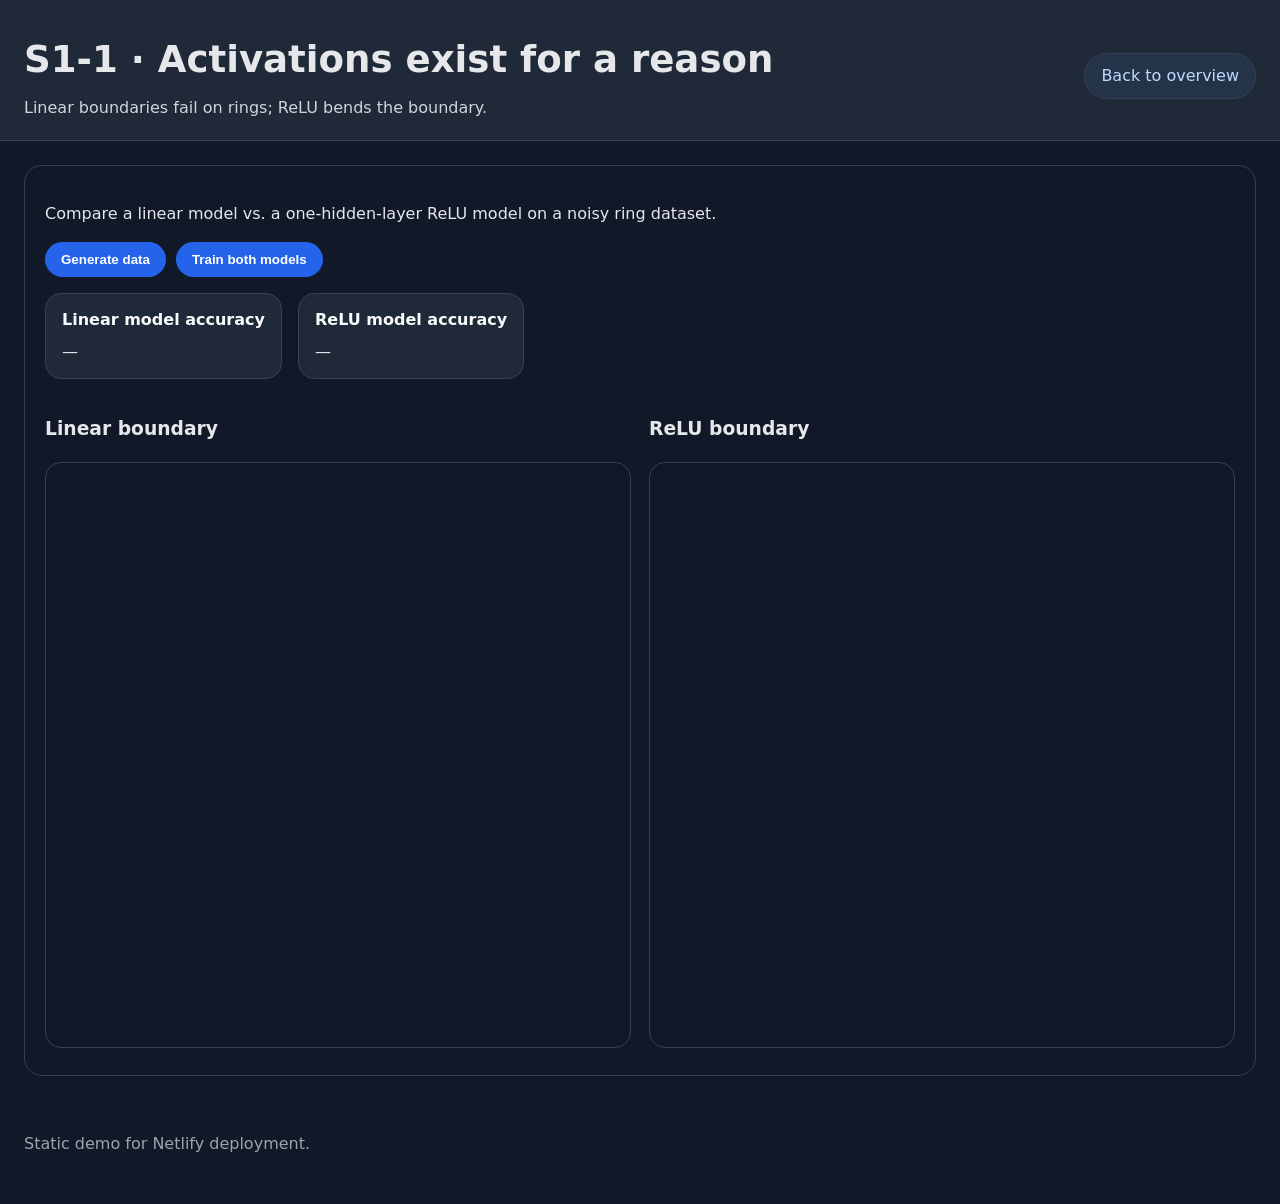
==== s1-1.html @ 3f3e5d5a "updates" ====
<!DOCTYPE html>
<html lang="en">
<head>
  <meta charset="UTF-8" />
  <meta name="viewport" content="width=device-width, initial-scale=1.0" />
  <title>S1-1 · Activations exist for a reason</title>
  <link rel="stylesheet" href="styles.css" />
</head>
<body>
  <header>
    <div class="header-top">
      <div>
        <h1>S1-1 · Activations exist for a reason</h1>
        <p>Linear boundaries fail on rings; ReLU bends the boundary.</p>
      </div>
      <nav class="nav-links">
        <a href="index.html">Back to overview</a>
      </nav>
    </div>
  </header>
  <main>
    <section id="s1-1" class="card">
      <p>Compare a linear model vs. a one-hidden-layer ReLU model on a noisy ring dataset.</p>
      <div class="controls">
        <button id="s11-generate">Generate data</button>
        <button id="s11-train">Train both models</button>
      </div>
      <div class="info-row">
        <div class="info-block">
          <strong>Linear model accuracy</strong>
          <div id="s11-linear-acc">—</div>
        </div>
        <div class="info-block">
          <strong>ReLU model accuracy</strong>
          <div id="s11-relu-acc">—</div>
        </div>
      </div>
      <div class="plot-row">
        <div>
          <h3>Linear boundary</h3>
          <canvas id="s11-linear-canvas" width="320" height="320"></canvas>
        </div>
        <div>
          <h3>ReLU boundary</h3>
          <canvas id="s11-relu-canvas" width="320" height="320"></canvas>
        </div>
      </div>
    </section>
  </main>
  <footer>
    <p>Static demo for Netlify deployment.</p>
  </footer>
  <script src="main.js"></script>
</body>
</html>
---- styles.css ----
* {
  box-sizing: border-box;
}
body {
  margin: 0;
  font-family: Inter, system-ui, sans-serif;
  background: #111827;
  color: #e5e7eb;
  line-height: 1.5;
}
header {
  padding: 32px 24px 20px;
  background: #1f2937;
  border-bottom: 1px solid #374151;
}
.header-top {
  display: flex;
  flex-wrap: wrap;
  justify-content: space-between;
  gap: 20px;
  align-items: center;
}
header h1 {
  margin: 0 0 8px;
  font-size: clamp(1.9rem, 2.9vw, 2.6rem);
}
header p {
  margin: 0;
  color: #d1d5db;
}
.nav-links {
  display: flex;
  flex-wrap: wrap;
  gap: 10px;
}
.nav-links a {
  color: #bfdbfe;
  text-decoration: none;
  padding: 10px 16px;
  border: 1px solid #374151;
  border-radius: 999px;
  background: rgba(96, 165, 250, 0.08);
}
.summary-grid {
  display: grid;
  grid-template-columns: repeat(auto-fit, minmax(220px, 1fr));
  gap: 16px;
  margin-top: 24px;
}
.summary-card {
  display: block;
  background: #111827;
  border: 1px solid #374151;
  border-radius: 18px;
  padding: 18px;
  color: inherit;
  text-decoration: none;
  transition: transform 0.16s ease, border-color 0.16s ease;
}
.summary-card:hover {
  transform: translateY(-2px);
  border-color: #60a5fa;
}
.summary-tag {
  display: inline-flex;
  margin-bottom: 12px;
  font-size: 0.8rem;
  letter-spacing: 0.08em;
  text-transform: uppercase;
  color: #93c5fd;
}
.summary-card h2 {
  margin: 0 0 10px;
  font-size: 1.1rem;
}
.summary-card p {
  margin: 0;
  color: #cbd5e1;
}
main {
  padding: 24px;
  display: grid;
  gap: 24px;
}
.card {
  background: #111827;
  border: 1px solid #374151;
  border-radius: 18px;
  padding: 20px;
}
.card h2 {
  margin-top: 0;
}
.controls {
  display: flex;
  flex-wrap: wrap;
  gap: 10px;
  margin-bottom: 16px;
}
button {
  border: none;
  background: #2563eb;
  color: white;
  padding: 10px 16px;
  border-radius: 999px;
  cursor: pointer;
  font-weight: 600;
}
button:hover {
  background: #1d4ed8;
}
.standalone-link {
  display: inline-block;
  margin-bottom: 14px;
  color: #93c5fd;
  text-decoration: none;
  font-weight: 600;
}
.standalone-link:hover {
  text-decoration: underline;
}
.info-row {
  display: flex;
  flex-wrap: wrap;
  gap: 16px;
  margin-bottom: 18px;
}
.info-block {
  background: #1f2937;
  border: 1px solid #374151;
  border-radius: 16px;
  padding: 14px 16px;
  min-width: 170px;
}
.info-block strong {
  display: block;
  margin-bottom: 8px;
  color: #f9fafb;
}
.plot-row {
  display: flex;
  flex-wrap: wrap;
  gap: 18px;
}
.plot-row > div {
  flex: 1 1 320px;
}
canvas {
  width: 100%;
  height: auto;
  border-radius: 16px;
  border: 1px solid #374151;
  background: #0f172a;
}
.tokens-list {
  margin-top: 16px;
}
.tokens-list pre,
details pre {
  background: #0f172a;
  color: #d1d5db;
  padding: 14px;
  border-radius: 14px;
  overflow-x: auto;
}
footer {
  padding: 16px 24px 32px;
  color: #9ca3af;
}
@media (max-width: 840px) {
  .plot-row {
    flex-direction: column;
  }
}
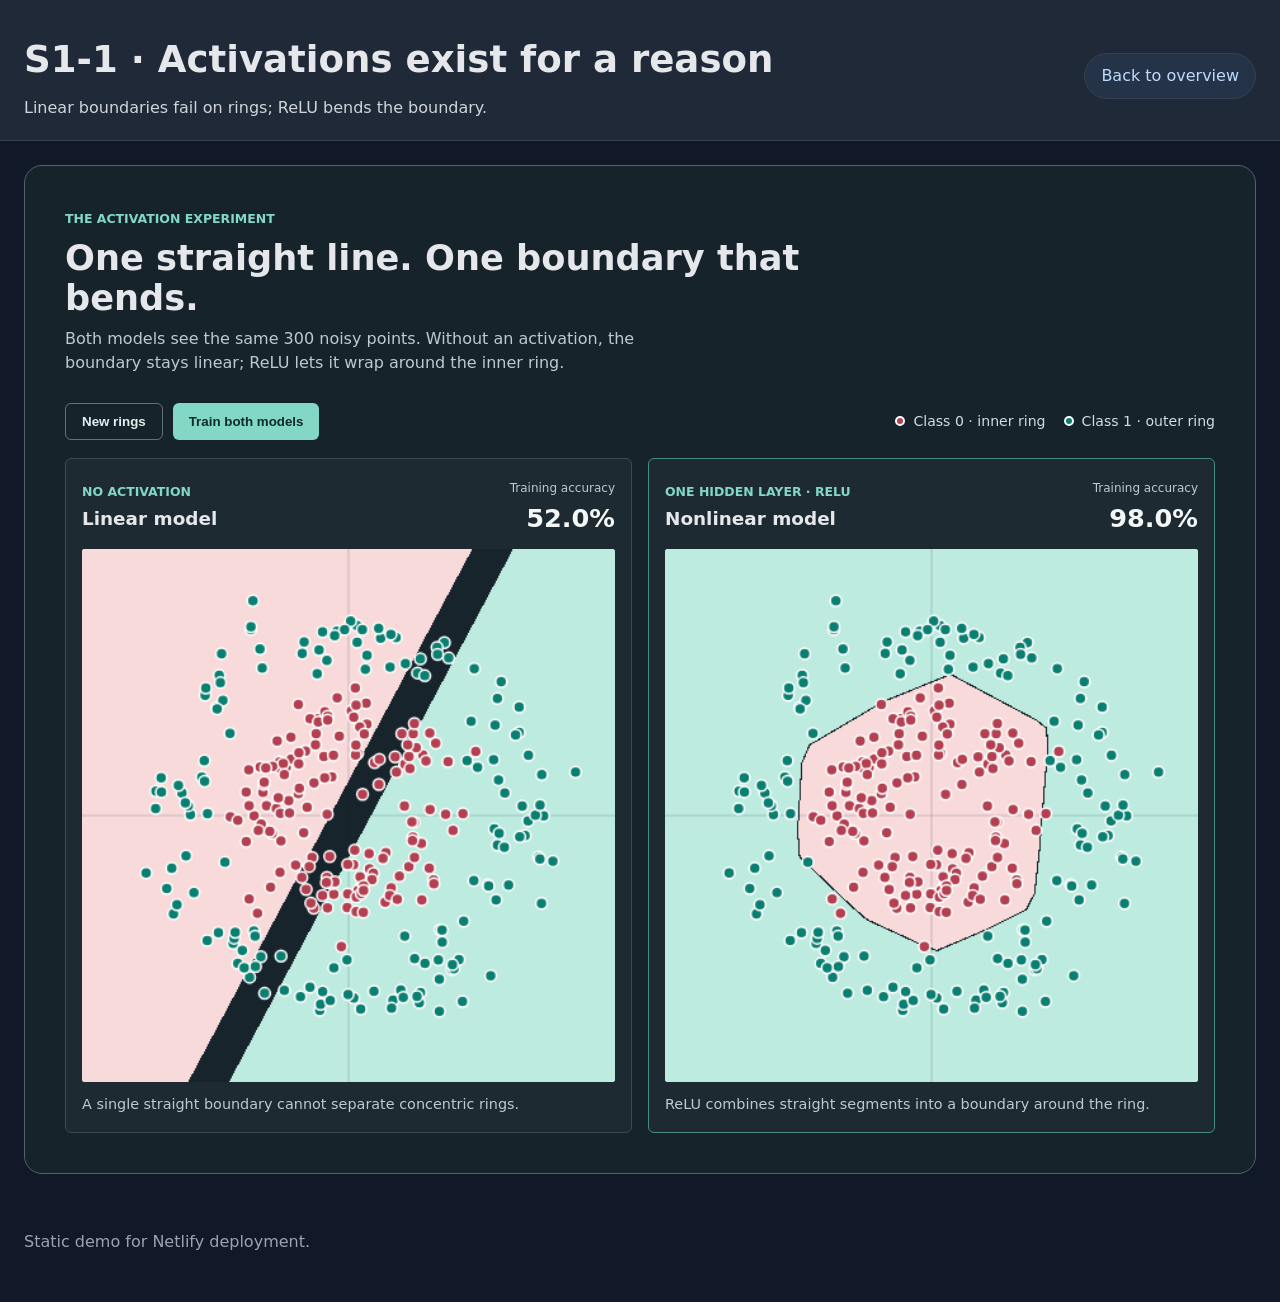
==== commit 34db6706: "updates" ====
--- a/s1-1.html
+++ b/s1-1.html
@@ -19,31 +19,51 @@
     </div>
   </header>
   <main>
-    <section id="s1-1" class="card">
-      <p>Compare a linear model vs. a one-hidden-layer ReLU model on a noisy ring dataset.</p>
-      <div class="controls">
-        <button id="s11-generate">Generate data</button>
-        <button id="s11-train">Train both models</button>
+    <section id="s1-1" class="card s11-demo">
+      <div class="s11-intro">
+        <span class="s11-kicker">The activation experiment</span>
+        <h2>One straight line. One boundary that bends.</h2>
+        <p>Both models see the same 300 noisy points. Without an activation, the boundary stays linear; ReLU lets it wrap around the inner ring.</p>
       </div>
-      <div class="info-row">
-        <div class="info-block">
-          <strong>Linear model accuracy</strong>
-          <div id="s11-linear-acc">—</div>
+      <div class="s11-toolbar">
+        <div class="controls">
+          <button id="s11-generate" class="s11-secondary">New rings</button>
+          <button id="s11-train">Train both models</button>
         </div>
-        <div class="info-block">
-          <strong>ReLU model accuracy</strong>
-          <div id="s11-relu-acc">—</div>
+        <div class="s11-legend" aria-label="Point legend">
+          <span><i class="s11-dot s11-inner"></i>Class 0 · inner ring</span>
+          <span><i class="s11-dot s11-outer"></i>Class 1 · outer ring</span>
         </div>
       </div>
-      <div class="plot-row">
-        <div>
-          <h3>Linear boundary</h3>
-          <canvas id="s11-linear-canvas" width="320" height="320"></canvas>
-        </div>
-        <div>
-          <h3>ReLU boundary</h3>
-          <canvas id="s11-relu-canvas" width="320" height="320"></canvas>
-        </div>
+      <div class="s11-plots">
+        <article class="s11-plot">
+          <div class="s11-plot-heading">
+            <div>
+              <span class="s11-model-type">No activation</span>
+              <h3>Linear model</h3>
+            </div>
+            <div class="s11-score">
+              <span>Training accuracy</span>
+              <div class="s11-accuracy" id="s11-linear-acc" aria-live="polite">—</div>
+            </div>
+          </div>
+          <canvas id="s11-linear-canvas" width="420" height="420" aria-label="Linear model decision boundary on the ring dataset"></canvas>
+          <p class="s11-caption">A single straight boundary cannot separate concentric rings.</p>
+        </article>
+        <article class="s11-plot s11-plot-relu">
+          <div class="s11-plot-heading">
+            <div>
+              <span class="s11-model-type">One hidden layer · ReLU</span>
+              <h3>Nonlinear model</h3>
+            </div>
+            <div class="s11-score">
+              <span>Training accuracy</span>
+              <div class="s11-accuracy" id="s11-relu-acc" aria-live="polite">—</div>
+            </div>
+          </div>
+          <canvas id="s11-relu-canvas" width="420" height="420" aria-label="ReLU model decision boundary wrapping around the ring dataset"></canvas>
+          <p class="s11-caption">ReLU combines straight segments into a boundary around the ring.</p>
+        </article>
       </div>
     </section>
   </main>
--- a/styles.css
+++ b/styles.css
@@ -145,6 +145,139 @@
 .plot-row > div {
   flex: 1 1 320px;
 }
+.s11-demo {
+  --s11-mint: #087f70;
+  --s11-rose: #b33f50;
+  padding: clamp(20px, 4vw, 40px);
+  border-color: #52616a;
+  background: #17232b;
+}
+.s11-intro {
+  max-width: 760px;
+  margin-bottom: 28px;
+}
+.s11-kicker,
+.s11-model-type {
+  color: #82d7c5;
+  font-size: 0.78rem;
+  font-weight: 700;
+  text-transform: uppercase;
+}
+.s11-intro h2 {
+  margin: 8px 0;
+  font-size: clamp(1.55rem, 3vw, 2.2rem);
+  line-height: 1.15;
+}
+.s11-intro p,
+.s11-caption {
+  color: #bdcbd0;
+}
+.s11-intro p {
+  margin: 0;
+  max-width: 650px;
+}
+.s11-toolbar,
+.s11-legend,
+.s11-legend span {
+  display: flex;
+  align-items: center;
+}
+.s11-toolbar {
+  justify-content: space-between;
+  flex-wrap: wrap;
+  gap: 12px 24px;
+  margin-bottom: 18px;
+}
+.s11-toolbar .controls {
+  margin: 0;
+}
+.s11-demo button {
+  border-radius: 6px;
+  background: #82d7c5;
+  color: #102b2a;
+}
+.s11-demo button:hover {
+  background: #a0e7d8;
+}
+.s11-demo .s11-secondary {
+  border: 1px solid #61717a;
+  background: transparent;
+  color: #e5eeee;
+}
+.s11-demo .s11-secondary:hover {
+  background: #263740;
+}
+.s11-legend {
+  flex-wrap: wrap;
+  gap: 8px 18px;
+  color: #d3dddf;
+  font-size: 0.88rem;
+}
+.s11-legend span {
+  gap: 8px;
+}
+.s11-dot {
+  width: 10px;
+  height: 10px;
+  flex: 0 0 10px;
+  border: 2px solid white;
+  border-radius: 50%;
+}
+.s11-inner {
+  background: var(--s11-rose);
+}
+.s11-outer {
+  background: var(--s11-mint);
+}
+.s11-plots {
+  display: grid;
+  grid-template-columns: repeat(2, minmax(0, 1fr));
+  gap: 16px;
+}
+.s11-plot {
+  min-width: 0;
+  padding: 16px;
+  border: 1px solid #3b4b53;
+  border-radius: 6px;
+  background: #1d2a32;
+}
+.s11-plot-relu {
+  border-color: #448e81;
+}
+.s11-plot-heading {
+  display: flex;
+  align-items: center;
+  justify-content: space-between;
+  gap: 12px;
+  margin-bottom: 12px;
+}
+.s11-plot-heading h3 {
+  margin: 2px 0 0;
+  font-size: 1.15rem;
+}
+.s11-score {
+  text-align: right;
+}
+.s11-score > span {
+  color: #bdcbd0;
+  font-size: 0.75rem;
+}
+.s11-accuracy {
+  color: #f3f7f6;
+  font-size: 1.6rem;
+  font-variant-numeric: tabular-nums;
+  font-weight: 700;
+}
+.s11-plot canvas {
+  display: block;
+  border: 0;
+  border-radius: 3px;
+  background: #f8f1ed;
+}
+.s11-caption {
+  margin: 12px 0 0;
+  font-size: 0.9rem;
+}
 canvas {
   width: 100%;
   height: auto;
@@ -171,4 +304,7 @@
   .plot-row {
     flex-direction: column;
   }
-}
+  .s11-plots {
+    grid-template-columns: 1fr;
+  }
+}
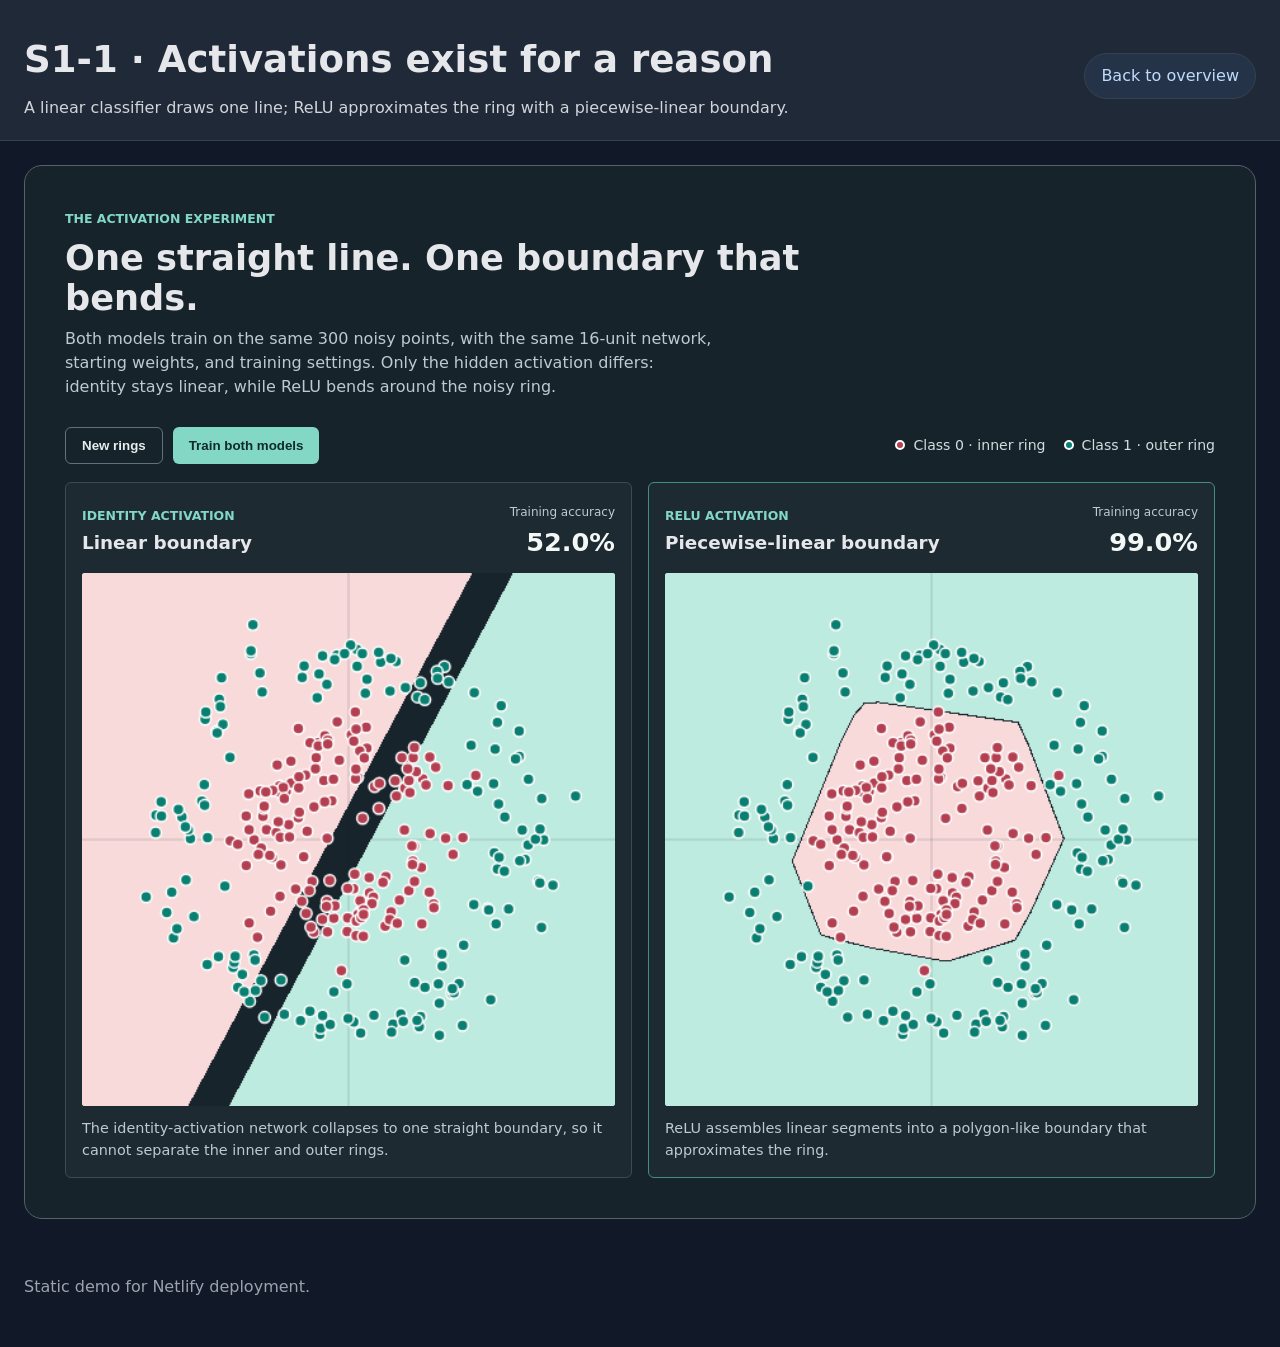
==== commit 04faedfa: "updates" ====
--- a/s1-1.html
+++ b/s1-1.html
@@ -11,7 +11,7 @@
     <div class="header-top">
       <div>
         <h1>S1-1 · Activations exist for a reason</h1>
-        <p>Linear boundaries fail on rings; ReLU bends the boundary.</p>
+        <p>A linear classifier draws one line; ReLU approximates the ring with a piecewise-linear boundary.</p>
       </div>
       <nav class="nav-links">
         <a href="index.html">Back to overview</a>
@@ -23,7 +23,7 @@
       <div class="s11-intro">
         <span class="s11-kicker">The activation experiment</span>
         <h2>One straight line. One boundary that bends.</h2>
-        <p>Both models see the same 300 noisy points. Without an activation, the boundary stays linear; ReLU lets it wrap around the inner ring.</p>
+        <p>Both models train on the same 300 noisy points, with the same 16-unit network, starting weights, and training settings. Only the hidden activation differs: identity stays linear, while ReLU bends around the noisy ring.</p>
       </div>
       <div class="s11-toolbar">
         <div class="controls">
@@ -39,8 +39,8 @@
         <article class="s11-plot">
           <div class="s11-plot-heading">
             <div>
-              <span class="s11-model-type">No activation</span>
-              <h3>Linear model</h3>
+              <span class="s11-model-type">Identity activation</span>
+              <h3>Linear boundary</h3>
             </div>
             <div class="s11-score">
               <span>Training accuracy</span>
@@ -48,21 +48,21 @@
             </div>
           </div>
           <canvas id="s11-linear-canvas" width="420" height="420" aria-label="Linear model decision boundary on the ring dataset"></canvas>
-          <p class="s11-caption">A single straight boundary cannot separate concentric rings.</p>
+          <p class="s11-caption">The identity-activation network collapses to one straight boundary, so it cannot separate the inner and outer rings.</p>
         </article>
         <article class="s11-plot s11-plot-relu">
           <div class="s11-plot-heading">
             <div>
-              <span class="s11-model-type">One hidden layer · ReLU</span>
-              <h3>Nonlinear model</h3>
+              <span class="s11-model-type">ReLU activation</span>
+              <h3>Piecewise-linear boundary</h3>
             </div>
             <div class="s11-score">
               <span>Training accuracy</span>
               <div class="s11-accuracy" id="s11-relu-acc" aria-live="polite">—</div>
             </div>
           </div>
-          <canvas id="s11-relu-canvas" width="420" height="420" aria-label="ReLU model decision boundary wrapping around the ring dataset"></canvas>
-          <p class="s11-caption">ReLU combines straight segments into a boundary around the ring.</p>
+          <canvas id="s11-relu-canvas" width="420" height="420" aria-label="ReLU model piecewise-linear decision boundary approximating the ring dataset"></canvas>
+          <p class="s11-caption">ReLU assembles linear segments into a polygon-like boundary that approximates the ring.</p>
         </article>
       </div>
     </section>
